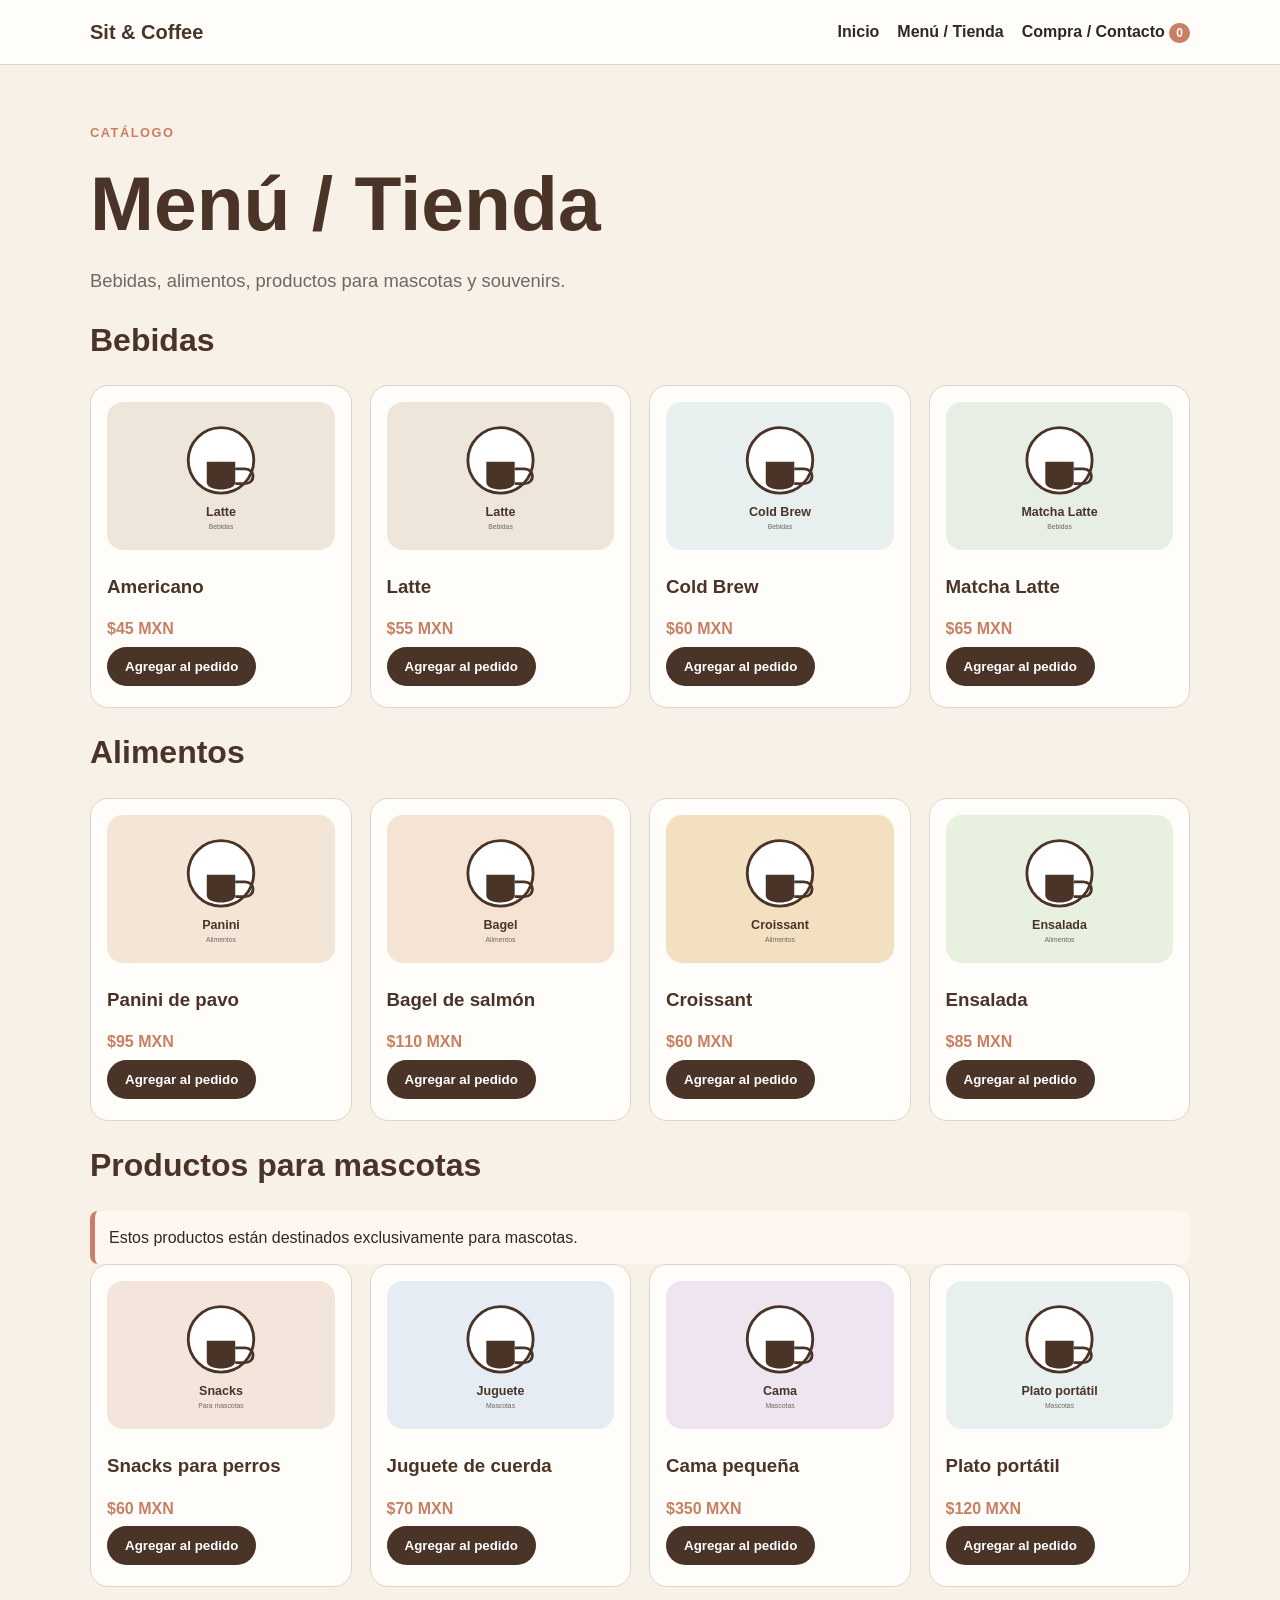
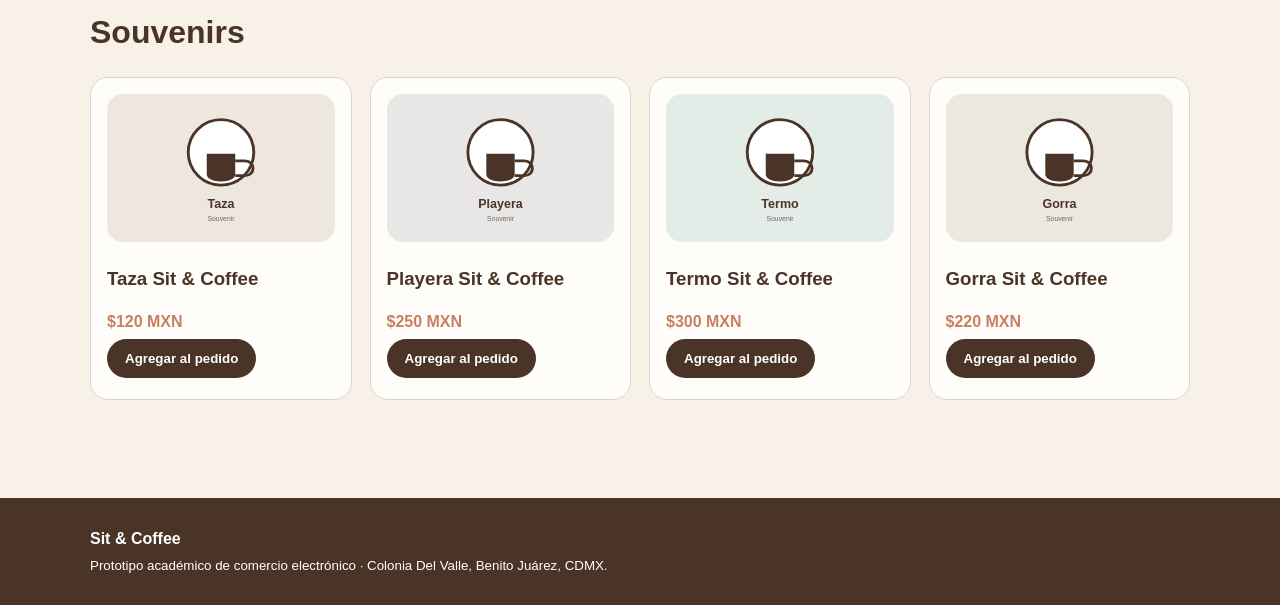
==== tienda.html @ 06177a31 "Add files via upload" ====
<!doctype html><html lang="es"><head><meta charset="utf-8"><meta name="viewport" content="width=device-width,initial-scale=1"><title>Sit & Coffee | Tienda</title><link rel="stylesheet" href="styles.css"></head><body><header><div class="wrap"><nav><a class="brand" href="index.html">Sit & Coffee</a><div class="links">
<a href="index.html">Inicio</a><a href="tienda.html">Menú / Tienda</a><a href="compra.html">Compra / Contacto <span class="badge" data-count>0</span></a>
</div></nav></div></header>
<section class="section"><div class="wrap"><div class="eyebrow">Catálogo</div><h1>Menú / Tienda</h1><p class="lead">Bebidas, alimentos, productos para mascotas y souvenirs.</p><h2>Bebidas</h2><div class="grid"><div class="card"><img src="images/latte.svg" alt="Americano"><h3>Americano</h3><div class="price">$45 MXN</div><button class="btn" onclick="add('Americano',45)">Agregar al pedido</button></div><div class="card"><img src="images/latte.svg" alt="Latte"><h3>Latte</h3><div class="price">$55 MXN</div><button class="btn" onclick="add('Latte',55)">Agregar al pedido</button></div><div class="card"><img src="images/coldbrew.svg" alt="Cold Brew"><h3>Cold Brew</h3><div class="price">$60 MXN</div><button class="btn" onclick="add('Cold Brew',60)">Agregar al pedido</button></div><div class="card"><img src="images/matcha.svg" alt="Matcha Latte"><h3>Matcha Latte</h3><div class="price">$65 MXN</div><button class="btn" onclick="add('Matcha Latte',65)">Agregar al pedido</button></div></div><h2>Alimentos</h2><div class="grid"><div class="card"><img src="images/panini.svg" alt="Panini de pavo"><h3>Panini de pavo</h3><div class="price">$95 MXN</div><button class="btn" onclick="add('Panini de pavo',95)">Agregar al pedido</button></div><div class="card"><img src="images/bagel.svg" alt="Bagel de salmón"><h3>Bagel de salmón</h3><div class="price">$110 MXN</div><button class="btn" onclick="add('Bagel de salmón',110)">Agregar al pedido</button></div><div class="card"><img src="images/croissant.svg" alt="Croissant"><h3>Croissant</h3><div class="price">$60 MXN</div><button class="btn" onclick="add('Croissant',60)">Agregar al pedido</button></div><div class="card"><img src="images/ensalada.svg" alt="Ensalada"><h3>Ensalada</h3><div class="price">$85 MXN</div><button class="btn" onclick="add('Ensalada',85)">Agregar al pedido</button></div></div><h2>Productos para mascotas</h2><div class="notice">Estos productos están destinados exclusivamente para mascotas.</div><div class="grid"><div class="card"><img src="images/snacks.svg" alt="Snacks para perros"><h3>Snacks para perros</h3><div class="price">$60 MXN</div><button class="btn" onclick="add('Snacks para perros',60)">Agregar al pedido</button></div><div class="card"><img src="images/juguete.svg" alt="Juguete de cuerda"><h3>Juguete de cuerda</h3><div class="price">$70 MXN</div><button class="btn" onclick="add('Juguete de cuerda',70)">Agregar al pedido</button></div><div class="card"><img src="images/cama.svg" alt="Cama pequeña"><h3>Cama pequeña</h3><div class="price">$350 MXN</div><button class="btn" onclick="add('Cama pequeña',350)">Agregar al pedido</button></div><div class="card"><img src="images/plato.svg" alt="Plato portátil"><h3>Plato portátil</h3><div class="price">$120 MXN</div><button class="btn" onclick="add('Plato portátil',120)">Agregar al pedido</button></div></div><h2>Souvenirs</h2><div class="grid"><div class="card"><img src="images/taza.svg" alt="Taza Sit & Coffee"><h3>Taza Sit & Coffee</h3><div class="price">$120 MXN</div><button class="btn" onclick="add('Taza Sit & Coffee',120)">Agregar al pedido</button></div><div class="card"><img src="images/playera.svg" alt="Playera Sit & Coffee"><h3>Playera Sit & Coffee</h3><div class="price">$250 MXN</div><button class="btn" onclick="add('Playera Sit & Coffee',250)">Agregar al pedido</button></div><div class="card"><img src="images/termo.svg" alt="Termo Sit & Coffee"><h3>Termo Sit & Coffee</h3><div class="price">$300 MXN</div><button class="btn" onclick="add('Termo Sit & Coffee',300)">Agregar al pedido</button></div><div class="card"><img src="images/gorra.svg" alt="Gorra Sit & Coffee"><h3>Gorra Sit & Coffee</h3><div class="price">$220 MXN</div><button class="btn" onclick="add('Gorra Sit & Coffee',220)">Agregar al pedido</button></div></div></div></section><footer><div class="wrap"><b>Sit & Coffee</b><br><small>Prototipo académico de comercio electrónico · Colonia Del Valle, Benito Juárez, CDMX.</small></div></footer><script src="app.js"></script></body></html>
---- styles.css ----
:root{--bg:#f7f1e8;--paper:#fffdf9;--coffee:#4a3428;--sage:#84927d;--terra:#c97f63;--line:#ded5ca;--muted:#6f6761}
*{box-sizing:border-box}body{margin:0;font-family:Arial,sans-serif;background:var(--bg);color:#2d2926;line-height:1.6}
a{text-decoration:none;color:inherit}.wrap{width:min(1100px,92%);margin:auto}
header{position:sticky;top:0;background:rgba(255,253,249,.97);border-bottom:1px solid var(--line);z-index:5}
nav{display:flex;justify-content:space-between;align-items:center;padding:16px 0;gap:20px}
.brand{font-weight:800;color:var(--coffee);font-size:1.25rem}.links{display:flex;gap:18px;flex-wrap:wrap}.links a{font-weight:700}
.hero,.section{padding:58px 0}.hero-grid,.two{display:grid;grid-template-columns:1fr 1fr;gap:30px;align-items:center}
h1,h2,h3{color:var(--coffee);line-height:1.15}h1{font-size:clamp(2.5rem,6vw,5rem);margin:.2em 0}h2{font-size:2rem}
.lead{font-size:1.15rem;color:var(--muted)}.eyebrow{text-transform:uppercase;letter-spacing:.12em;color:var(--terra);font-weight:800;font-size:.8rem}
.btn{display:inline-block;background:var(--coffee);color:white;border:0;border-radius:999px;padding:12px 18px;font-weight:800;cursor:pointer;margin:5px 4px 5px 0}
.btn.alt{background:transparent;color:var(--coffee);border:2px solid var(--coffee)}
.altbg{background:#eee4d9}.grid{display:grid;grid-template-columns:repeat(4,1fr);gap:18px}
.card{background:var(--paper);border:1px solid var(--line);border-radius:18px;padding:16px}.card img,.hero img{width:100%;border-radius:16px}
.price{color:var(--terra);font-weight:800}.notice{background:#fff6ef;border-left:5px solid var(--terra);padding:14px;border-radius:8px}
.video{position:relative;padding-top:56.25%;overflow:hidden;border-radius:18px;background:#000}.video iframe{position:absolute;inset:0;width:100%;height:100%;border:0}
footer{background:var(--coffee);color:white;padding:28px 0;margin-top:40px}
.row{display:grid;grid-template-columns:1fr auto;gap:16px;padding:12px 0;border-bottom:1px solid var(--line)}
input,select{padding:10px;border:1px solid var(--line);border-radius:8px;width:100%}
form{display:grid;gap:12px}.badge{background:var(--terra);color:white;border-radius:999px;padding:3px 7px;font-size:.75rem}
@media(max-width:800px){.hero-grid,.two,.grid{grid-template-columns:1fr}nav{align-items:flex-start;flex-direction:column}}
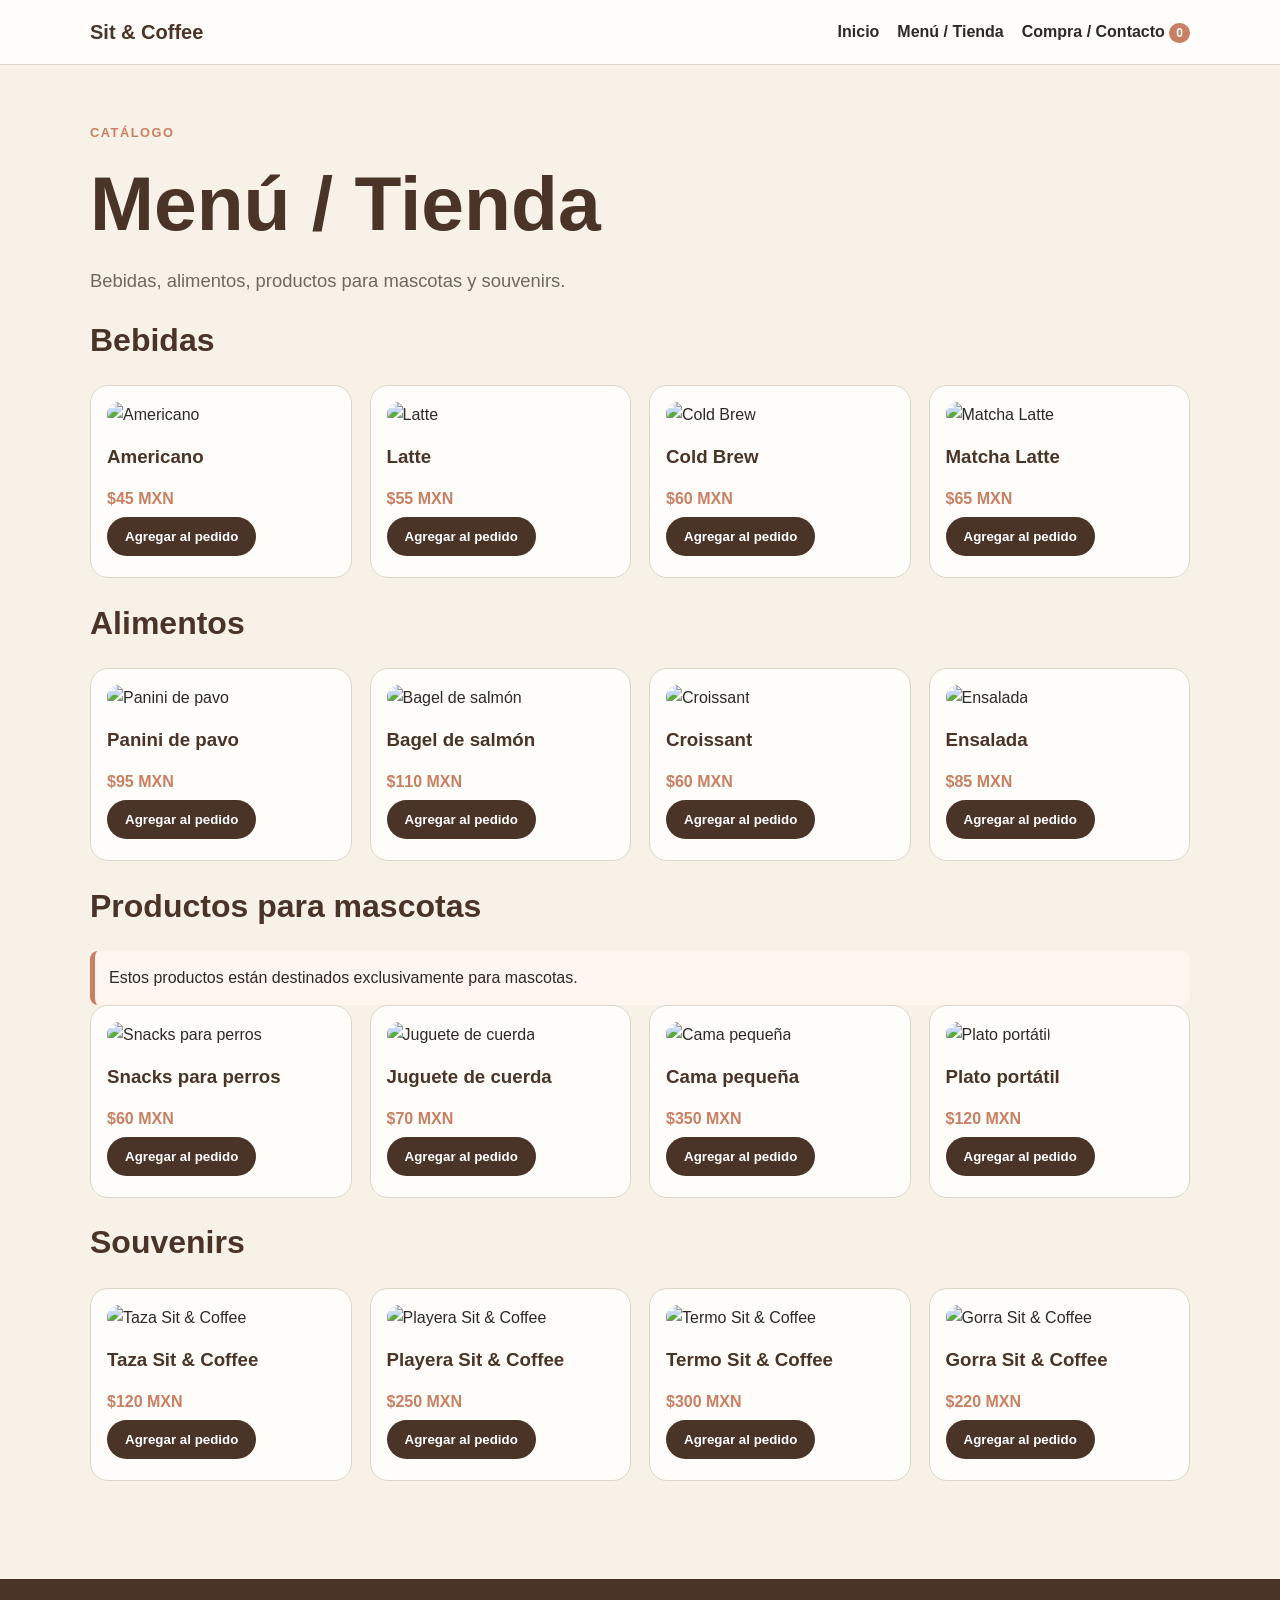
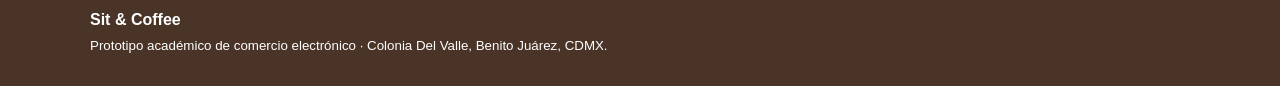
==== commit 77e2afc3: "Add files via upload" ====
--- a/tienda.html
+++ b/tienda.html
@@ -1,4 +1,4 @@
 <!doctype html><html lang="es"><head><meta charset="utf-8"><meta name="viewport" content="width=device-width,initial-scale=1"><title>Sit & Coffee | Tienda</title><link rel="stylesheet" href="styles.css"></head><body><header><div class="wrap"><nav><a class="brand" href="index.html">Sit & Coffee</a><div class="links">
 <a href="index.html">Inicio</a><a href="tienda.html">Menú / Tienda</a><a href="compra.html">Compra / Contacto <span class="badge" data-count>0</span></a>
 </div></nav></div></header>
-<section class="section"><div class="wrap"><div class="eyebrow">Catálogo</div><h1>Menú / Tienda</h1><p class="lead">Bebidas, alimentos, productos para mascotas y souvenirs.</p><h2>Bebidas</h2><div class="grid"><div class="card"><img src="images/latte.svg" alt="Americano"><h3>Americano</h3><div class="price">$45 MXN</div><button class="btn" onclick="add('Americano',45)">Agregar al pedido</button></div><div class="card"><img src="images/latte.svg" alt="Latte"><h3>Latte</h3><div class="price">$55 MXN</div><button class="btn" onclick="add('Latte',55)">Agregar al pedido</button></div><div class="card"><img src="images/coldbrew.svg" alt="Cold Brew"><h3>Cold Brew</h3><div class="price">$60 MXN</div><button class="btn" onclick="add('Cold Brew',60)">Agregar al pedido</button></div><div class="card"><img src="images/matcha.svg" alt="Matcha Latte"><h3>Matcha Latte</h3><div class="price">$65 MXN</div><button class="btn" onclick="add('Matcha Latte',65)">Agregar al pedido</button></div></div><h2>Alimentos</h2><div class="grid"><div class="card"><img src="images/panini.svg" alt="Panini de pavo"><h3>Panini de pavo</h3><div class="price">$95 MXN</div><button class="btn" onclick="add('Panini de pavo',95)">Agregar al pedido</button></div><div class="card"><img src="images/bagel.svg" alt="Bagel de salmón"><h3>Bagel de salmón</h3><div class="price">$110 MXN</div><button class="btn" onclick="add('Bagel de salmón',110)">Agregar al pedido</button></div><div class="card"><img src="images/croissant.svg" alt="Croissant"><h3>Croissant</h3><div class="price">$60 MXN</div><button class="btn" onclick="add('Croissant',60)">Agregar al pedido</button></div><div class="card"><img src="images/ensalada.svg" alt="Ensalada"><h3>Ensalada</h3><div class="price">$85 MXN</div><button class="btn" onclick="add('Ensalada',85)">Agregar al pedido</button></div></div><h2>Productos para mascotas</h2><div class="notice">Estos productos están destinados exclusivamente para mascotas.</div><div class="grid"><div class="card"><img src="images/snacks.svg" alt="Snacks para perros"><h3>Snacks para perros</h3><div class="price">$60 MXN</div><button class="btn" onclick="add('Snacks para perros',60)">Agregar al pedido</button></div><div class="card"><img src="images/juguete.svg" alt="Juguete de cuerda"><h3>Juguete de cuerda</h3><div class="price">$70 MXN</div><button class="btn" onclick="add('Juguete de cuerda',70)">Agregar al pedido</button></div><div class="card"><img src="images/cama.svg" alt="Cama pequeña"><h3>Cama pequeña</h3><div class="price">$350 MXN</div><button class="btn" onclick="add('Cama pequeña',350)">Agregar al pedido</button></div><div class="card"><img src="images/plato.svg" alt="Plato portátil"><h3>Plato portátil</h3><div class="price">$120 MXN</div><button class="btn" onclick="add('Plato portátil',120)">Agregar al pedido</button></div></div><h2>Souvenirs</h2><div class="grid"><div class="card"><img src="images/taza.svg" alt="Taza Sit & Coffee"><h3>Taza Sit & Coffee</h3><div class="price">$120 MXN</div><button class="btn" onclick="add('Taza Sit & Coffee',120)">Agregar al pedido</button></div><div class="card"><img src="images/playera.svg" alt="Playera Sit & Coffee"><h3>Playera Sit & Coffee</h3><div class="price">$250 MXN</div><button class="btn" onclick="add('Playera Sit & Coffee',250)">Agregar al pedido</button></div><div class="card"><img src="images/termo.svg" alt="Termo Sit & Coffee"><h3>Termo Sit & Coffee</h3><div class="price">$300 MXN</div><button class="btn" onclick="add('Termo Sit & Coffee',300)">Agregar al pedido</button></div><div class="card"><img src="images/gorra.svg" alt="Gorra Sit & Coffee"><h3>Gorra Sit & Coffee</h3><div class="price">$220 MXN</div><button class="btn" onclick="add('Gorra Sit & Coffee',220)">Agregar al pedido</button></div></div></div></section><footer><div class="wrap"><b>Sit & Coffee</b><br><small>Prototipo académico de comercio electrónico · Colonia Del Valle, Benito Juárez, CDMX.</small></div></footer><script src="app.js"></script></body></html>+<section class="section"><div class="wrap"><div class="eyebrow">Catálogo</div><h1>Menú / Tienda</h1><p class="lead">Bebidas, alimentos, productos para mascotas y souvenirs.</p><h2>Bebidas</h2><div class="grid"><div class="card"><img src="images/coffee-mxdogs.png" alt="Americano"><h3>Americano</h3><div class="price">$45 MXN</div><button class="btn" onclick="add('Americano',45)">Agregar al pedido</button></div><div class="card"><img src="images/coffee-mxdogs.png" alt="Latte"><h3>Latte</h3><div class="price">$55 MXN</div><button class="btn" onclick="add('Latte',55)">Agregar al pedido</button></div><div class="card"><img src="images/coffee-mxdogs.png" alt="Cold Brew"><h3>Cold Brew</h3><div class="price">$60 MXN</div><button class="btn" onclick="add('Cold Brew',60)">Agregar al pedido</button></div><div class="card"><img src="images/coffee-mxdogs.png" alt="Matcha Latte"><h3>Matcha Latte</h3><div class="price">$65 MXN</div><button class="btn" onclick="add('Matcha Latte',65)">Agregar al pedido</button></div></div><h2>Alimentos</h2><div class="grid"><div class="card"><img src="images/brunch-mxdogs.png" alt="Panini de pavo"><h3>Panini de pavo</h3><div class="price">$95 MXN</div><button class="btn" onclick="add('Panini de pavo',95)">Agregar al pedido</button></div><div class="card"><img src="images/brunch-mxdogs.png" alt="Bagel de salmón"><h3>Bagel de salmón</h3><div class="price">$110 MXN</div><button class="btn" onclick="add('Bagel de salmón',110)">Agregar al pedido</button></div><div class="card"><img src="images/brunch-mxdogs.png" alt="Croissant"><h3>Croissant</h3><div class="price">$60 MXN</div><button class="btn" onclick="add('Croissant',60)">Agregar al pedido</button></div><div class="card"><img src="images/brunch-mxdogs.png" alt="Ensalada"><h3>Ensalada</h3><div class="price">$85 MXN</div><button class="btn" onclick="add('Ensalada',85)">Agregar al pedido</button></div></div><h2>Productos para mascotas</h2><div class="notice">Estos productos están destinados exclusivamente para mascotas.</div><div class="grid"><div class="card"><img src="images/shop-mxdogs.png" alt="Snacks para perros"><h3>Snacks para perros</h3><div class="price">$60 MXN</div><button class="btn" onclick="add('Snacks para perros',60)">Agregar al pedido</button></div><div class="card"><img src="images/shop-mxdogs.png" alt="Juguete de cuerda"><h3>Juguete de cuerda</h3><div class="price">$70 MXN</div><button class="btn" onclick="add('Juguete de cuerda',70)">Agregar al pedido</button></div><div class="card"><img src="images/shop-mxdogs.png" alt="Cama pequeña"><h3>Cama pequeña</h3><div class="price">$350 MXN</div><button class="btn" onclick="add('Cama pequeña',350)">Agregar al pedido</button></div><div class="card"><img src="images/shop-mxdogs.png" alt="Plato portátil"><h3>Plato portátil</h3><div class="price">$120 MXN</div><button class="btn" onclick="add('Plato portátil',120)">Agregar al pedido</button></div></div><h2>Souvenirs</h2><div class="grid"><div class="card"><img src="images/shop-mxdogs.png" alt="Taza Sit & Coffee"><h3>Taza Sit & Coffee</h3><div class="price">$120 MXN</div><button class="btn" onclick="add('Taza Sit & Coffee',120)">Agregar al pedido</button></div><div class="card"><img src="images/shop-mxdogs.png" alt="Playera Sit & Coffee"><h3>Playera Sit & Coffee</h3><div class="price">$250 MXN</div><button class="btn" onclick="add('Playera Sit & Coffee',250)">Agregar al pedido</button></div><div class="card"><img src="images/shop-mxdogs.png" alt="Termo Sit & Coffee"><h3>Termo Sit & Coffee</h3><div class="price">$300 MXN</div><button class="btn" onclick="add('Termo Sit & Coffee',300)">Agregar al pedido</button></div><div class="card"><img src="images/shop-mxdogs.png" alt="Gorra Sit & Coffee"><h3>Gorra Sit & Coffee</h3><div class="price">$220 MXN</div><button class="btn" onclick="add('Gorra Sit & Coffee',220)">Agregar al pedido</button></div></div></div></section><footer><div class="wrap"><b>Sit & Coffee</b><br><small>Prototipo académico de comercio electrónico · Colonia Del Valle, Benito Juárez, CDMX.</small></div></footer><script src="app.js"></script></body></html>
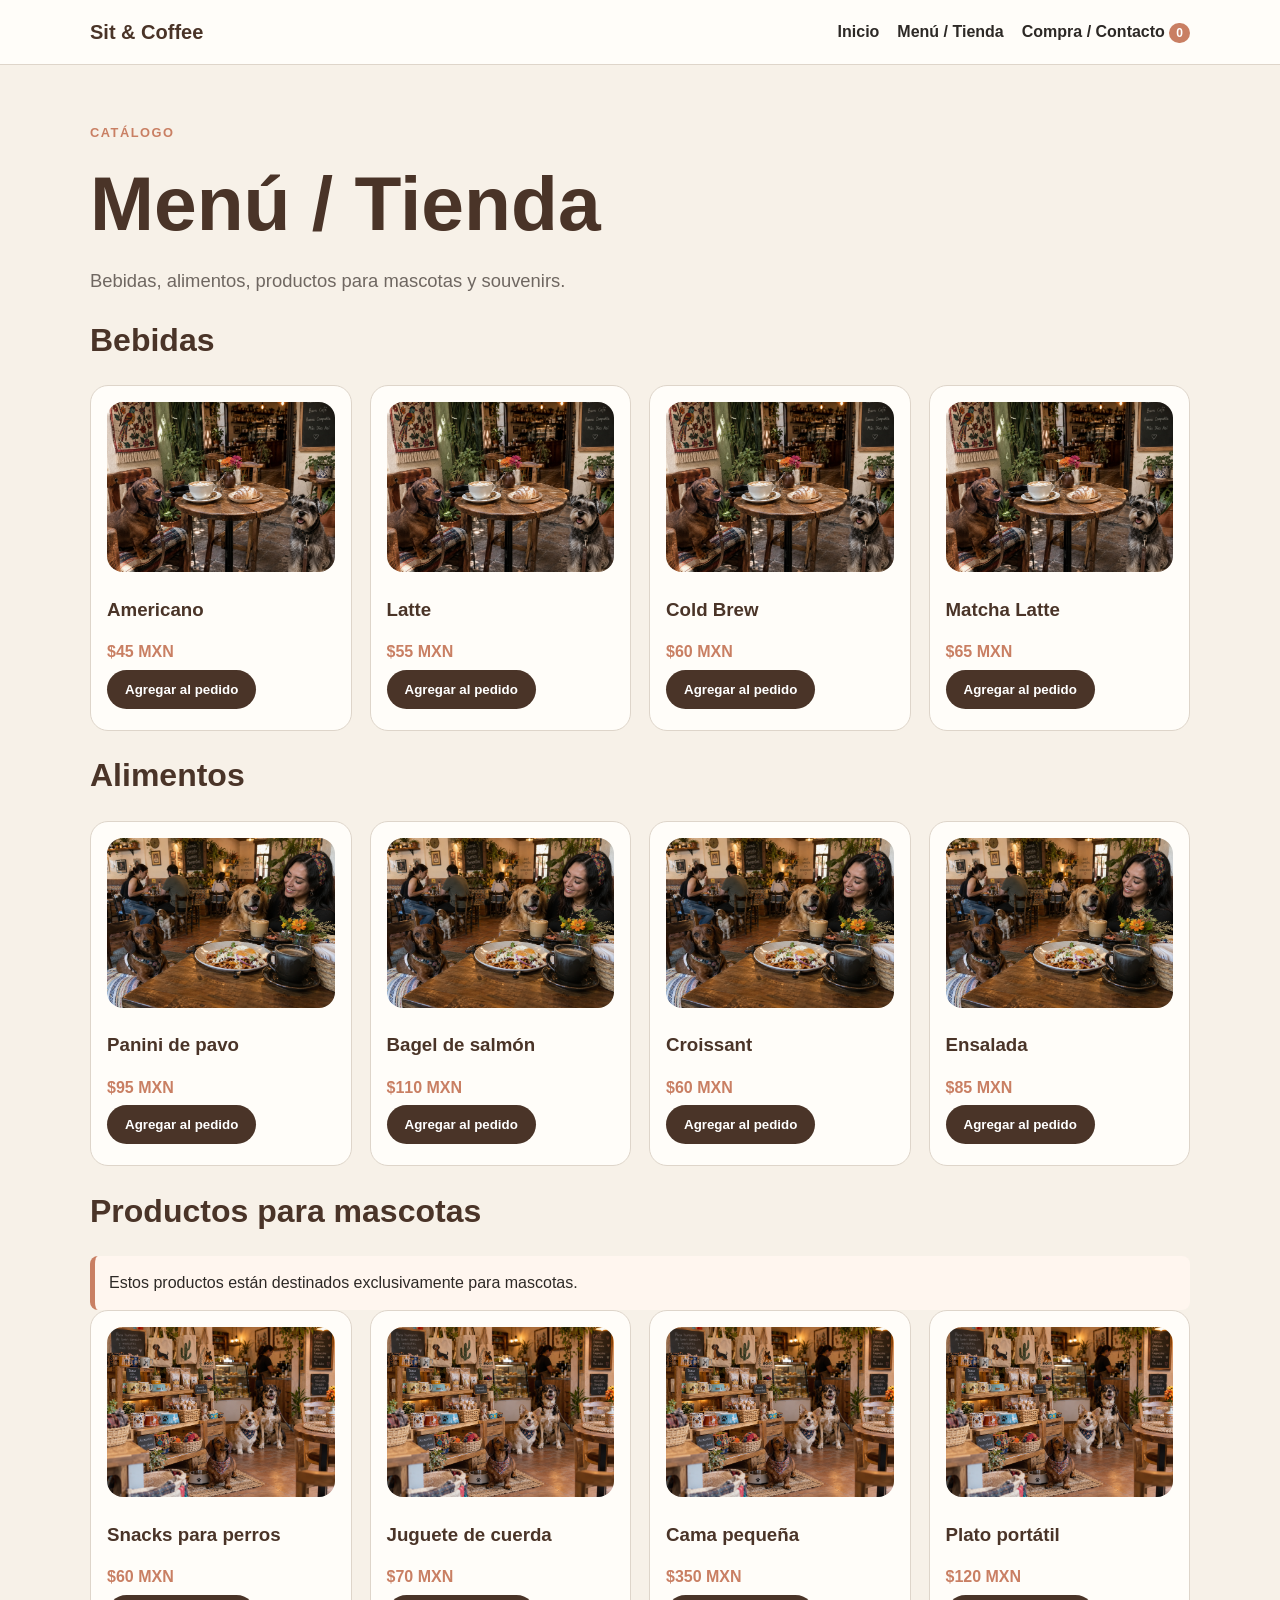
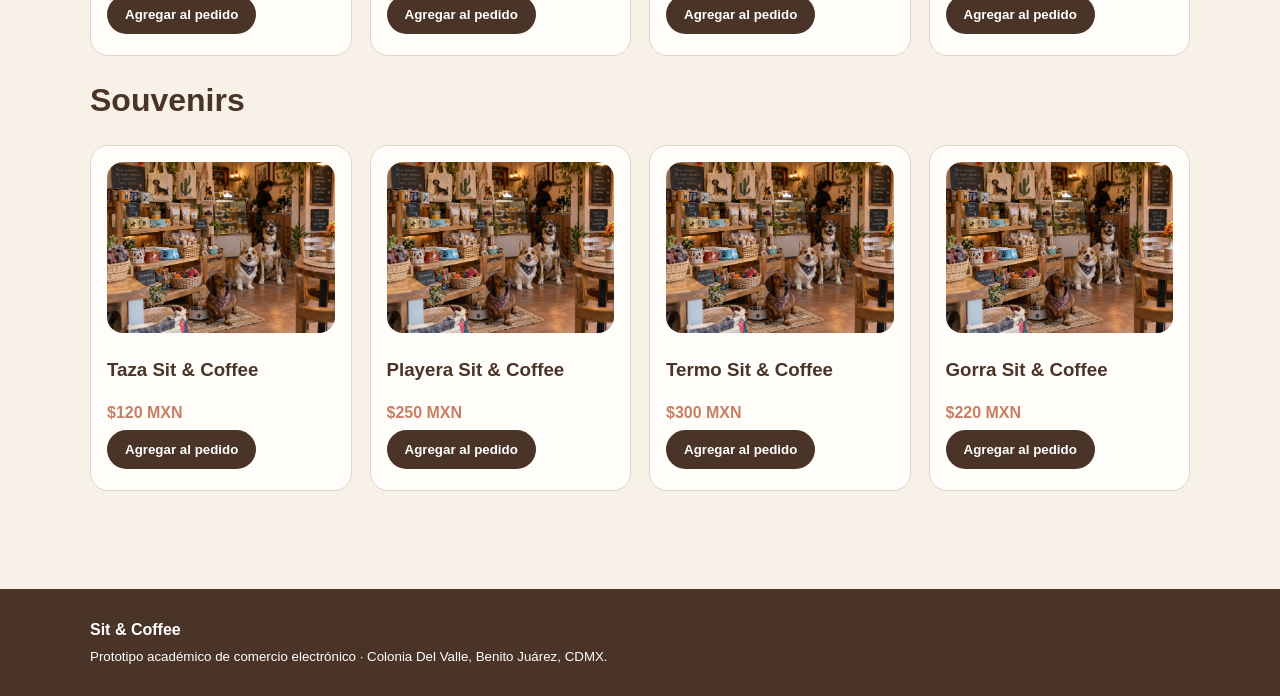
==== commit 41739a73: "Add files via upload" ====
--- a/tienda.html
+++ b/tienda.html
@@ -1,4 +1,4 @@
 <!doctype html><html lang="es"><head><meta charset="utf-8"><meta name="viewport" content="width=device-width,initial-scale=1"><title>Sit & Coffee | Tienda</title><link rel="stylesheet" href="styles.css"></head><body><header><div class="wrap"><nav><a class="brand" href="index.html">Sit & Coffee</a><div class="links">
 <a href="index.html">Inicio</a><a href="tienda.html">Menú / Tienda</a><a href="compra.html">Compra / Contacto <span class="badge" data-count>0</span></a>
 </div></nav></div></header>
-<section class="section"><div class="wrap"><div class="eyebrow">Catálogo</div><h1>Menú / Tienda</h1><p class="lead">Bebidas, alimentos, productos para mascotas y souvenirs.</p><h2>Bebidas</h2><div class="grid"><div class="card"><img src="images/coffee-mxdogs.png" alt="Americano"><h3>Americano</h3><div class="price">$45 MXN</div><button class="btn" onclick="add('Americano',45)">Agregar al pedido</button></div><div class="card"><img src="images/coffee-mxdogs.png" alt="Latte"><h3>Latte</h3><div class="price">$55 MXN</div><button class="btn" onclick="add('Latte',55)">Agregar al pedido</button></div><div class="card"><img src="images/coffee-mxdogs.png" alt="Cold Brew"><h3>Cold Brew</h3><div class="price">$60 MXN</div><button class="btn" onclick="add('Cold Brew',60)">Agregar al pedido</button></div><div class="card"><img src="images/coffee-mxdogs.png" alt="Matcha Latte"><h3>Matcha Latte</h3><div class="price">$65 MXN</div><button class="btn" onclick="add('Matcha Latte',65)">Agregar al pedido</button></div></div><h2>Alimentos</h2><div class="grid"><div class="card"><img src="images/brunch-mxdogs.png" alt="Panini de pavo"><h3>Panini de pavo</h3><div class="price">$95 MXN</div><button class="btn" onclick="add('Panini de pavo',95)">Agregar al pedido</button></div><div class="card"><img src="images/brunch-mxdogs.png" alt="Bagel de salmón"><h3>Bagel de salmón</h3><div class="price">$110 MXN</div><button class="btn" onclick="add('Bagel de salmón',110)">Agregar al pedido</button></div><div class="card"><img src="images/brunch-mxdogs.png" alt="Croissant"><h3>Croissant</h3><div class="price">$60 MXN</div><button class="btn" onclick="add('Croissant',60)">Agregar al pedido</button></div><div class="card"><img src="images/brunch-mxdogs.png" alt="Ensalada"><h3>Ensalada</h3><div class="price">$85 MXN</div><button class="btn" onclick="add('Ensalada',85)">Agregar al pedido</button></div></div><h2>Productos para mascotas</h2><div class="notice">Estos productos están destinados exclusivamente para mascotas.</div><div class="grid"><div class="card"><img src="images/shop-mxdogs.png" alt="Snacks para perros"><h3>Snacks para perros</h3><div class="price">$60 MXN</div><button class="btn" onclick="add('Snacks para perros',60)">Agregar al pedido</button></div><div class="card"><img src="images/shop-mxdogs.png" alt="Juguete de cuerda"><h3>Juguete de cuerda</h3><div class="price">$70 MXN</div><button class="btn" onclick="add('Juguete de cuerda',70)">Agregar al pedido</button></div><div class="card"><img src="images/shop-mxdogs.png" alt="Cama pequeña"><h3>Cama pequeña</h3><div class="price">$350 MXN</div><button class="btn" onclick="add('Cama pequeña',350)">Agregar al pedido</button></div><div class="card"><img src="images/shop-mxdogs.png" alt="Plato portátil"><h3>Plato portátil</h3><div class="price">$120 MXN</div><button class="btn" onclick="add('Plato portátil',120)">Agregar al pedido</button></div></div><h2>Souvenirs</h2><div class="grid"><div class="card"><img src="images/shop-mxdogs.png" alt="Taza Sit & Coffee"><h3>Taza Sit & Coffee</h3><div class="price">$120 MXN</div><button class="btn" onclick="add('Taza Sit & Coffee',120)">Agregar al pedido</button></div><div class="card"><img src="images/shop-mxdogs.png" alt="Playera Sit & Coffee"><h3>Playera Sit & Coffee</h3><div class="price">$250 MXN</div><button class="btn" onclick="add('Playera Sit & Coffee',250)">Agregar al pedido</button></div><div class="card"><img src="images/shop-mxdogs.png" alt="Termo Sit & Coffee"><h3>Termo Sit & Coffee</h3><div class="price">$300 MXN</div><button class="btn" onclick="add('Termo Sit & Coffee',300)">Agregar al pedido</button></div><div class="card"><img src="images/shop-mxdogs.png" alt="Gorra Sit & Coffee"><h3>Gorra Sit & Coffee</h3><div class="price">$220 MXN</div><button class="btn" onclick="add('Gorra Sit & Coffee',220)">Agregar al pedido</button></div></div></div></section><footer><div class="wrap"><b>Sit & Coffee</b><br><small>Prototipo académico de comercio electrónico · Colonia Del Valle, Benito Juárez, CDMX.</small></div></footer><script src="app.js"></script></body></html>+<section class="section"><div class="wrap"><div class="eyebrow">Catálogo</div><h1>Menú / Tienda</h1><p class="lead">Bebidas, alimentos, productos para mascotas y souvenirs.</p><h2>Bebidas</h2><div class="grid"><div class="card"><img src="coffee-mxdogs.png" alt="Americano"><h3>Americano</h3><div class="price">$45 MXN</div><button class="btn" onclick="add('Americano',45)">Agregar al pedido</button></div><div class="card"><img src="coffee-mxdogs.png" alt="Latte"><h3>Latte</h3><div class="price">$55 MXN</div><button class="btn" onclick="add('Latte',55)">Agregar al pedido</button></div><div class="card"><img src="coffee-mxdogs.png" alt="Cold Brew"><h3>Cold Brew</h3><div class="price">$60 MXN</div><button class="btn" onclick="add('Cold Brew',60)">Agregar al pedido</button></div><div class="card"><img src="coffee-mxdogs.png" alt="Matcha Latte"><h3>Matcha Latte</h3><div class="price">$65 MXN</div><button class="btn" onclick="add('Matcha Latte',65)">Agregar al pedido</button></div></div><h2>Alimentos</h2><div class="grid"><div class="card"><img src="brunch-mxdogs.png" alt="Panini de pavo"><h3>Panini de pavo</h3><div class="price">$95 MXN</div><button class="btn" onclick="add('Panini de pavo',95)">Agregar al pedido</button></div><div class="card"><img src="brunch-mxdogs.png" alt="Bagel de salmón"><h3>Bagel de salmón</h3><div class="price">$110 MXN</div><button class="btn" onclick="add('Bagel de salmón',110)">Agregar al pedido</button></div><div class="card"><img src="brunch-mxdogs.png" alt="Croissant"><h3>Croissant</h3><div class="price">$60 MXN</div><button class="btn" onclick="add('Croissant',60)">Agregar al pedido</button></div><div class="card"><img src="brunch-mxdogs.png" alt="Ensalada"><h3>Ensalada</h3><div class="price">$85 MXN</div><button class="btn" onclick="add('Ensalada',85)">Agregar al pedido</button></div></div><h2>Productos para mascotas</h2><div class="notice">Estos productos están destinados exclusivamente para mascotas.</div><div class="grid"><div class="card"><img src="shop-mxdogs.png" alt="Snacks para perros"><h3>Snacks para perros</h3><div class="price">$60 MXN</div><button class="btn" onclick="add('Snacks para perros',60)">Agregar al pedido</button></div><div class="card"><img src="shop-mxdogs.png" alt="Juguete de cuerda"><h3>Juguete de cuerda</h3><div class="price">$70 MXN</div><button class="btn" onclick="add('Juguete de cuerda',70)">Agregar al pedido</button></div><div class="card"><img src="shop-mxdogs.png" alt="Cama pequeña"><h3>Cama pequeña</h3><div class="price">$350 MXN</div><button class="btn" onclick="add('Cama pequeña',350)">Agregar al pedido</button></div><div class="card"><img src="shop-mxdogs.png" alt="Plato portátil"><h3>Plato portátil</h3><div class="price">$120 MXN</div><button class="btn" onclick="add('Plato portátil',120)">Agregar al pedido</button></div></div><h2>Souvenirs</h2><div class="grid"><div class="card"><img src="shop-mxdogs.png" alt="Taza Sit & Coffee"><h3>Taza Sit & Coffee</h3><div class="price">$120 MXN</div><button class="btn" onclick="add('Taza Sit & Coffee',120)">Agregar al pedido</button></div><div class="card"><img src="shop-mxdogs.png" alt="Playera Sit & Coffee"><h3>Playera Sit & Coffee</h3><div class="price">$250 MXN</div><button class="btn" onclick="add('Playera Sit & Coffee',250)">Agregar al pedido</button></div><div class="card"><img src="shop-mxdogs.png" alt="Termo Sit & Coffee"><h3>Termo Sit & Coffee</h3><div class="price">$300 MXN</div><button class="btn" onclick="add('Termo Sit & Coffee',300)">Agregar al pedido</button></div><div class="card"><img src="shop-mxdogs.png" alt="Gorra Sit & Coffee"><h3>Gorra Sit & Coffee</h3><div class="price">$220 MXN</div><button class="btn" onclick="add('Gorra Sit & Coffee',220)">Agregar al pedido</button></div></div></div></section><footer><div class="wrap"><b>Sit & Coffee</b><br><small>Prototipo académico de comercio electrónico · Colonia Del Valle, Benito Juárez, CDMX.</small></div></footer><script src="app.js"></script></body></html>
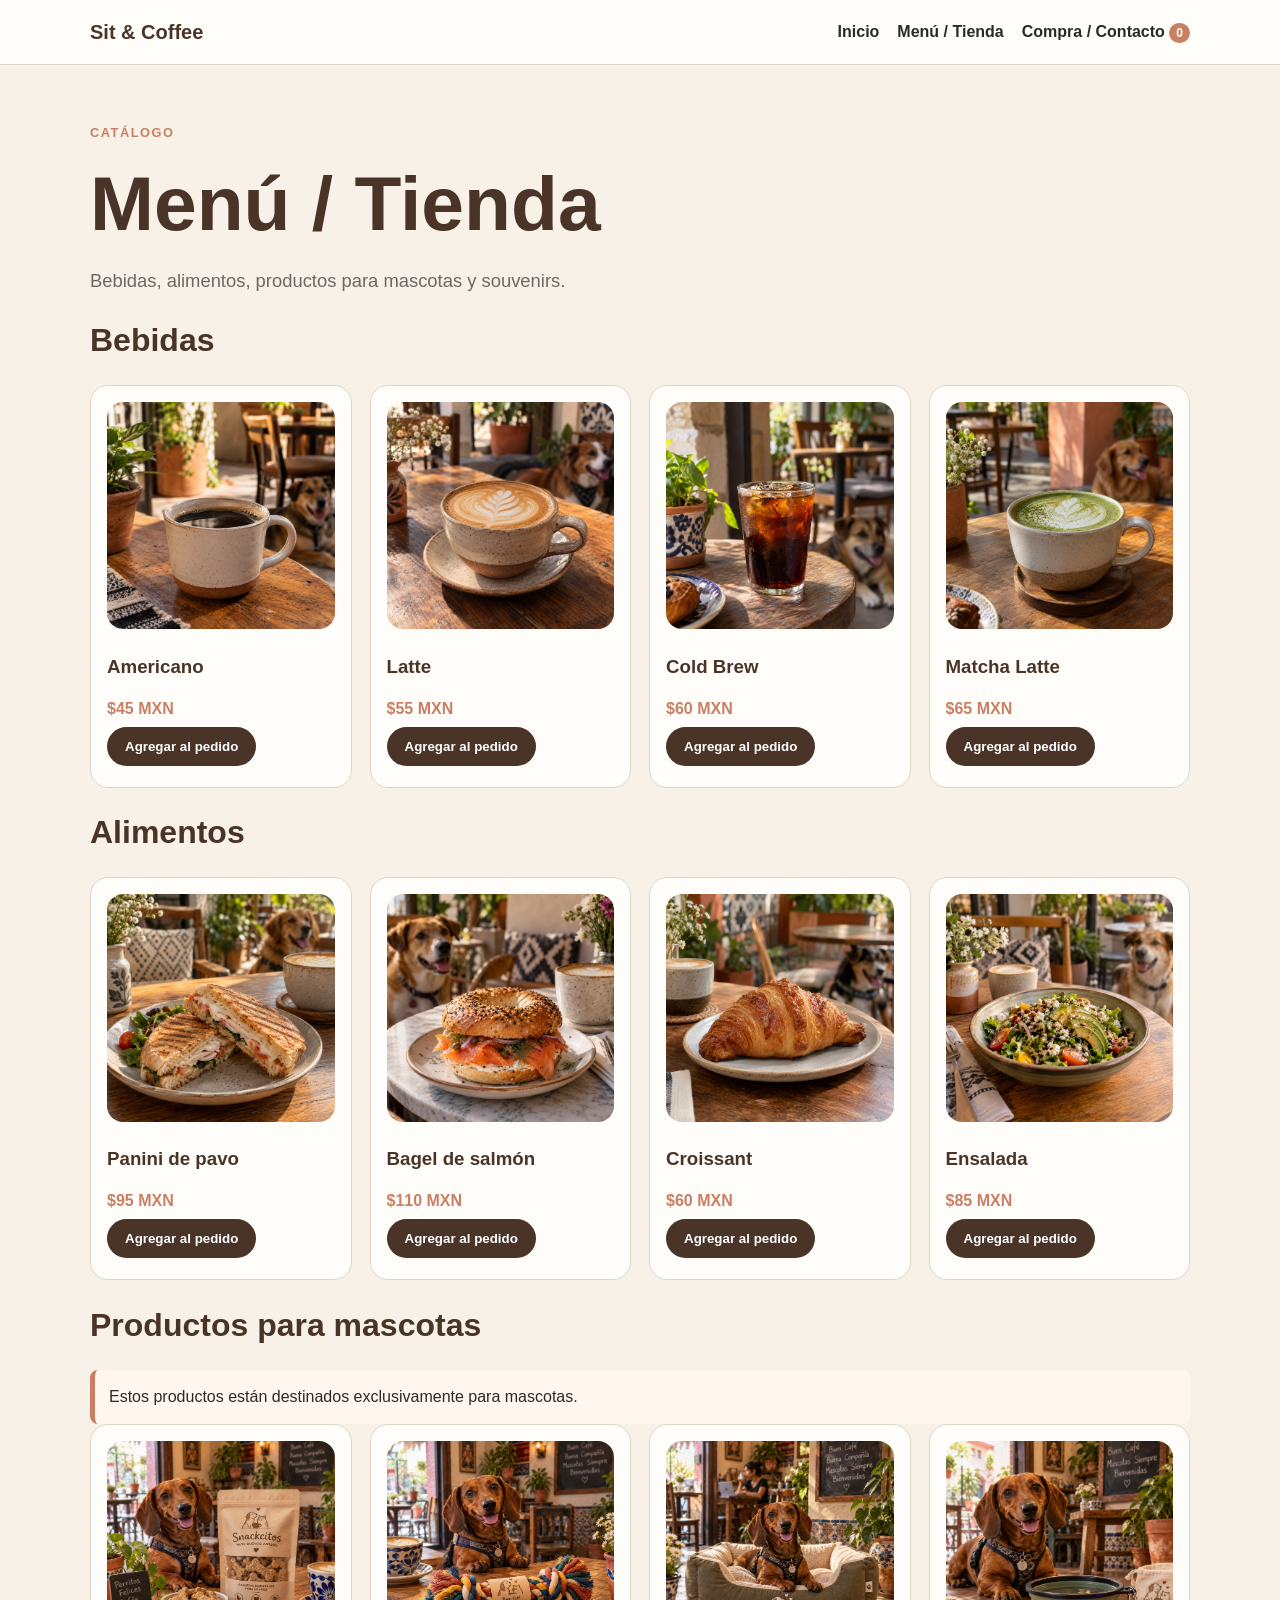
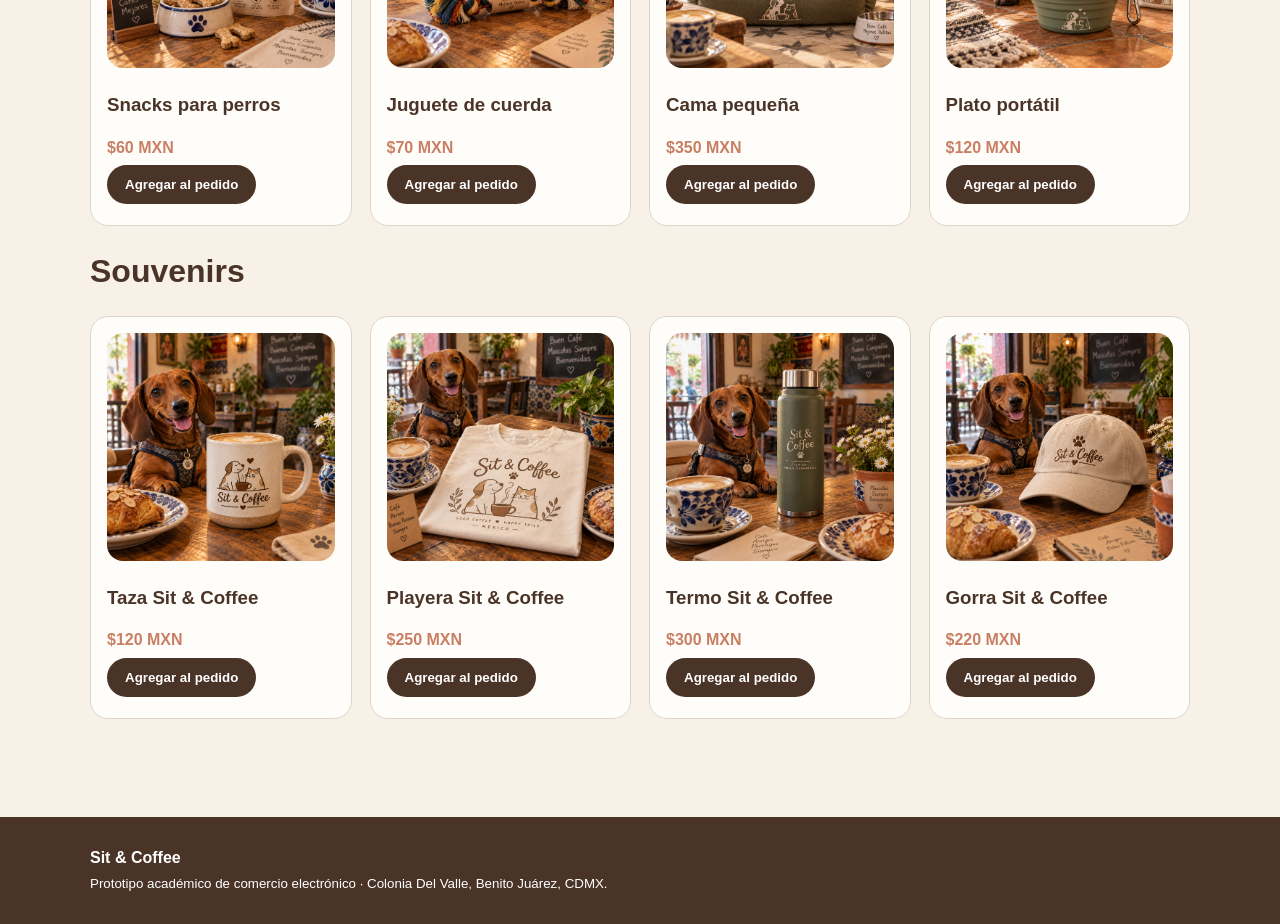
==== commit 9435a20d: "Add files via upload" ====
--- a/tienda.html
+++ b/tienda.html
@@ -1,4 +1,4 @@
 <!doctype html><html lang="es"><head><meta charset="utf-8"><meta name="viewport" content="width=device-width,initial-scale=1"><title>Sit & Coffee | Tienda</title><link rel="stylesheet" href="styles.css"></head><body><header><div class="wrap"><nav><a class="brand" href="index.html">Sit & Coffee</a><div class="links">
 <a href="index.html">Inicio</a><a href="tienda.html">Menú / Tienda</a><a href="compra.html">Compra / Contacto <span class="badge" data-count>0</span></a>
 </div></nav></div></header>
-<section class="section"><div class="wrap"><div class="eyebrow">Catálogo</div><h1>Menú / Tienda</h1><p class="lead">Bebidas, alimentos, productos para mascotas y souvenirs.</p><h2>Bebidas</h2><div class="grid"><div class="card"><img src="coffee-mxdogs.png" alt="Americano"><h3>Americano</h3><div class="price">$45 MXN</div><button class="btn" onclick="add('Americano',45)">Agregar al pedido</button></div><div class="card"><img src="coffee-mxdogs.png" alt="Latte"><h3>Latte</h3><div class="price">$55 MXN</div><button class="btn" onclick="add('Latte',55)">Agregar al pedido</button></div><div class="card"><img src="coffee-mxdogs.png" alt="Cold Brew"><h3>Cold Brew</h3><div class="price">$60 MXN</div><button class="btn" onclick="add('Cold Brew',60)">Agregar al pedido</button></div><div class="card"><img src="coffee-mxdogs.png" alt="Matcha Latte"><h3>Matcha Latte</h3><div class="price">$65 MXN</div><button class="btn" onclick="add('Matcha Latte',65)">Agregar al pedido</button></div></div><h2>Alimentos</h2><div class="grid"><div class="card"><img src="brunch-mxdogs.png" alt="Panini de pavo"><h3>Panini de pavo</h3><div class="price">$95 MXN</div><button class="btn" onclick="add('Panini de pavo',95)">Agregar al pedido</button></div><div class="card"><img src="brunch-mxdogs.png" alt="Bagel de salmón"><h3>Bagel de salmón</h3><div class="price">$110 MXN</div><button class="btn" onclick="add('Bagel de salmón',110)">Agregar al pedido</button></div><div class="card"><img src="brunch-mxdogs.png" alt="Croissant"><h3>Croissant</h3><div class="price">$60 MXN</div><button class="btn" onclick="add('Croissant',60)">Agregar al pedido</button></div><div class="card"><img src="brunch-mxdogs.png" alt="Ensalada"><h3>Ensalada</h3><div class="price">$85 MXN</div><button class="btn" onclick="add('Ensalada',85)">Agregar al pedido</button></div></div><h2>Productos para mascotas</h2><div class="notice">Estos productos están destinados exclusivamente para mascotas.</div><div class="grid"><div class="card"><img src="shop-mxdogs.png" alt="Snacks para perros"><h3>Snacks para perros</h3><div class="price">$60 MXN</div><button class="btn" onclick="add('Snacks para perros',60)">Agregar al pedido</button></div><div class="card"><img src="shop-mxdogs.png" alt="Juguete de cuerda"><h3>Juguete de cuerda</h3><div class="price">$70 MXN</div><button class="btn" onclick="add('Juguete de cuerda',70)">Agregar al pedido</button></div><div class="card"><img src="shop-mxdogs.png" alt="Cama pequeña"><h3>Cama pequeña</h3><div class="price">$350 MXN</div><button class="btn" onclick="add('Cama pequeña',350)">Agregar al pedido</button></div><div class="card"><img src="shop-mxdogs.png" alt="Plato portátil"><h3>Plato portátil</h3><div class="price">$120 MXN</div><button class="btn" onclick="add('Plato portátil',120)">Agregar al pedido</button></div></div><h2>Souvenirs</h2><div class="grid"><div class="card"><img src="shop-mxdogs.png" alt="Taza Sit & Coffee"><h3>Taza Sit & Coffee</h3><div class="price">$120 MXN</div><button class="btn" onclick="add('Taza Sit & Coffee',120)">Agregar al pedido</button></div><div class="card"><img src="shop-mxdogs.png" alt="Playera Sit & Coffee"><h3>Playera Sit & Coffee</h3><div class="price">$250 MXN</div><button class="btn" onclick="add('Playera Sit & Coffee',250)">Agregar al pedido</button></div><div class="card"><img src="shop-mxdogs.png" alt="Termo Sit & Coffee"><h3>Termo Sit & Coffee</h3><div class="price">$300 MXN</div><button class="btn" onclick="add('Termo Sit & Coffee',300)">Agregar al pedido</button></div><div class="card"><img src="shop-mxdogs.png" alt="Gorra Sit & Coffee"><h3>Gorra Sit & Coffee</h3><div class="price">$220 MXN</div><button class="btn" onclick="add('Gorra Sit & Coffee',220)">Agregar al pedido</button></div></div></div></section><footer><div class="wrap"><b>Sit & Coffee</b><br><small>Prototipo académico de comercio electrónico · Colonia Del Valle, Benito Juárez, CDMX.</small></div></footer><script src="app.js"></script></body></html>+<section class="section"><div class="wrap"><div class="eyebrow">Catálogo</div><h1>Menú / Tienda</h1><p class="lead">Bebidas, alimentos, productos para mascotas y souvenirs.</p><h2>Bebidas</h2><div class="grid"><div class="card"><img src="americano.png" alt="Americano"><h3>Americano</h3><div class="price">$45 MXN</div><button class="btn" onclick="add('Americano',45)">Agregar al pedido</button></div><div class="card"><img src="latte.png" alt="Latte"><h3>Latte</h3><div class="price">$55 MXN</div><button class="btn" onclick="add('Latte',55)">Agregar al pedido</button></div><div class="card"><img src="cold-brew.png" alt="Cold Brew"><h3>Cold Brew</h3><div class="price">$60 MXN</div><button class="btn" onclick="add('Cold Brew',60)">Agregar al pedido</button></div><div class="card"><img src="matcha-latte.png" alt="Matcha Latte"><h3>Matcha Latte</h3><div class="price">$65 MXN</div><button class="btn" onclick="add('Matcha Latte',65)">Agregar al pedido</button></div></div><h2>Alimentos</h2><div class="grid"><div class="card"><img src="panini-pavo.png" alt="Panini de pavo"><h3>Panini de pavo</h3><div class="price">$95 MXN</div><button class="btn" onclick="add('Panini de pavo',95)">Agregar al pedido</button></div><div class="card"><img src="bagel-salmon.png" alt="Bagel de salmón"><h3>Bagel de salmón</h3><div class="price">$110 MXN</div><button class="btn" onclick="add('Bagel de salmón',110)">Agregar al pedido</button></div><div class="card"><img src="croissant.png" alt="Croissant"><h3>Croissant</h3><div class="price">$60 MXN</div><button class="btn" onclick="add('Croissant',60)">Agregar al pedido</button></div><div class="card"><img src="ensalada.png" alt="Ensalada"><h3>Ensalada</h3><div class="price">$85 MXN</div><button class="btn" onclick="add('Ensalada',85)">Agregar al pedido</button></div></div><h2>Productos para mascotas</h2><div class="notice">Estos productos están destinados exclusivamente para mascotas.</div><div class="grid"><div class="card"><img src="snacks-perros.png" alt="Snacks para perros"><h3>Snacks para perros</h3><div class="price">$60 MXN</div><button class="btn" onclick="add('Snacks para perros',60)">Agregar al pedido</button></div><div class="card"><img src="juguete-cuerda.png" alt="Juguete de cuerda"><h3>Juguete de cuerda</h3><div class="price">$70 MXN</div><button class="btn" onclick="add('Juguete de cuerda',70)">Agregar al pedido</button></div><div class="card"><img src="cama-pequena.png" alt="Cama pequeña"><h3>Cama pequeña</h3><div class="price">$350 MXN</div><button class="btn" onclick="add('Cama pequeña',350)">Agregar al pedido</button></div><div class="card"><img src="plato-portatil.png" alt="Plato portátil"><h3>Plato portátil</h3><div class="price">$120 MXN</div><button class="btn" onclick="add('Plato portátil',120)">Agregar al pedido</button></div></div><h2>Souvenirs</h2><div class="grid"><div class="card"><img src="taza.png" alt="Taza Sit & Coffee"><h3>Taza Sit & Coffee</h3><div class="price">$120 MXN</div><button class="btn" onclick="add('Taza Sit & Coffee',120)">Agregar al pedido</button></div><div class="card"><img src="playera.png" alt="Playera Sit & Coffee"><h3>Playera Sit & Coffee</h3><div class="price">$250 MXN</div><button class="btn" onclick="add('Playera Sit & Coffee',250)">Agregar al pedido</button></div><div class="card"><img src="termo.png" alt="Termo Sit & Coffee"><h3>Termo Sit & Coffee</h3><div class="price">$300 MXN</div><button class="btn" onclick="add('Termo Sit & Coffee',300)">Agregar al pedido</button></div><div class="card"><img src="gorra.png" alt="Gorra Sit & Coffee"><h3>Gorra Sit & Coffee</h3><div class="price">$220 MXN</div><button class="btn" onclick="add('Gorra Sit & Coffee',220)">Agregar al pedido</button></div></div></div></section><footer><div class="wrap"><b>Sit & Coffee</b><br><small>Prototipo académico de comercio electrónico · Colonia Del Valle, Benito Juárez, CDMX.</small></div></footer><script src="app.js"></script></body></html>
